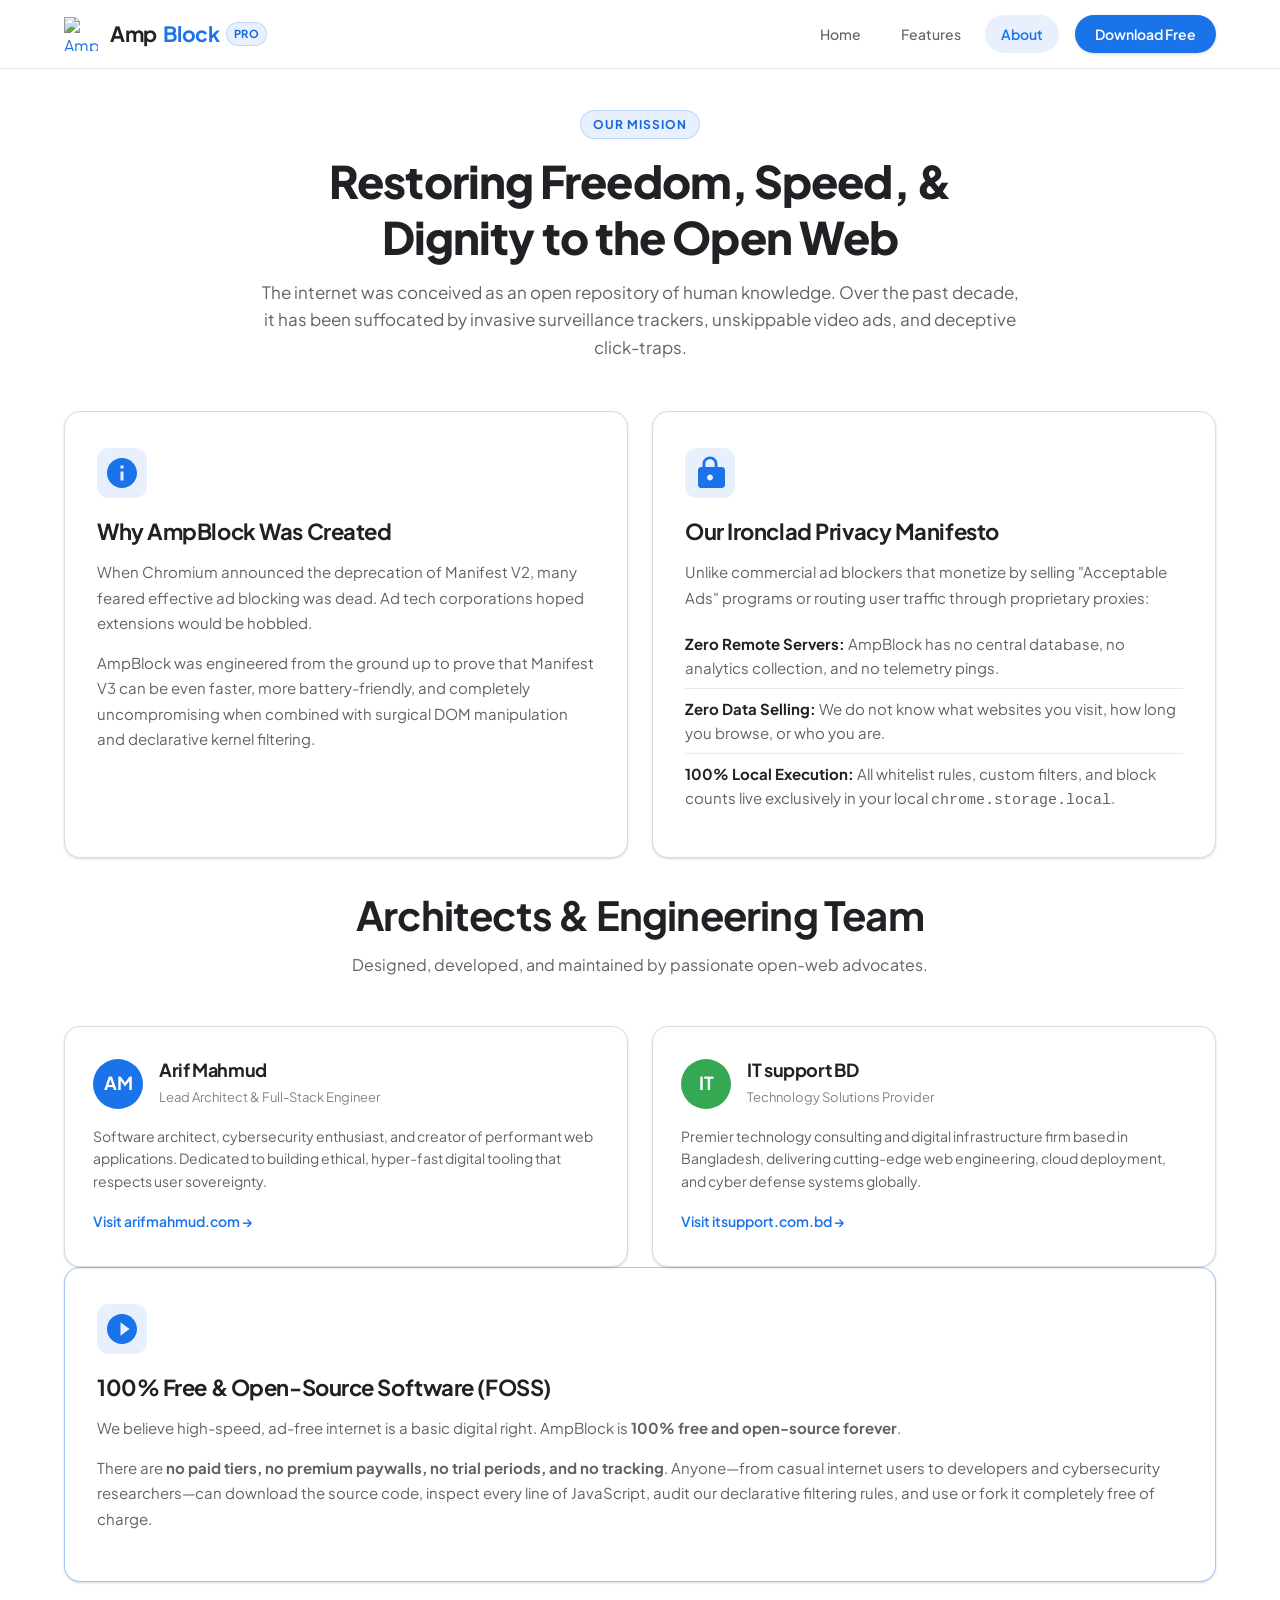
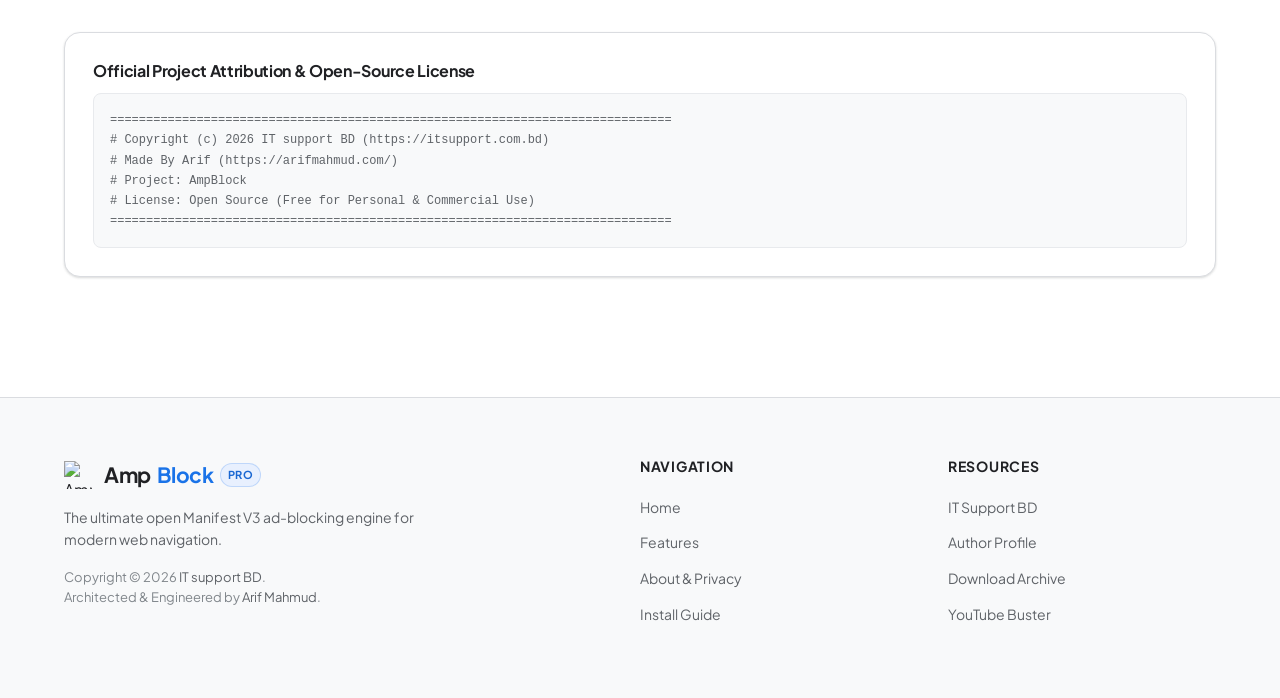
==== AmpBlock-web/about.html @ 81cc746a "feat: add landing page, styling, and about/download pages for AmpBlock web application" ====
<!DOCTYPE html>
<html lang="en">
<head>
  <meta charset="UTF-8">
  <meta name="viewport" content="width=device-width, initial-scale=1.0">
  
  <!-- Primary SEO Meta Tags -->
  <title>About AmpBlock Pro — Mission, Zero-Log Privacy & Authors (Arif Mahmud, IT Support BD)</title>
  <meta name="title" content="About AmpBlock Pro — Mission, Zero-Log Privacy & Authors (Arif Mahmud, IT Support BD)">
  <meta name="description" content="Discover the philosophy and authors behind AmpBlock Pro: Arif Mahmud (arifmahmud.com) and IT Support BD (itsupport.com.bd). 100% client-side privacy, zero data collection.">
  <meta name="keywords" content="ampblock about, arif mahmud, it support bd, zero-log ad blocker, private ad blocker, open source ad blocker">
  <meta name="author" content="Arif Mahmud, IT support BD">
  <meta name="robots" content="index, follow">
  <link rel="canonical" href="https://ampblock.itsupport.com.bd/about.html">

  <!-- Open Graph -->
  <meta property="og:type" content="website">
  <meta property="og:url" content="https://ampblock.itsupport.com.bd/about.html">
  <meta property="og:title" content="About AmpBlock Pro — Zero-Log Privacy Manifesto">
  <meta property="og:description" content="Engineered by Arif Mahmud & IT support BD to restore digital sovereignty and lightning speed.">
  <meta property="og:image" content="https://ampblock.itsupport.com.bd/assets/icon128.png">

  <!-- Favicon & Stylesheet -->
  <link rel="icon" type="image/svg+xml" href="assets/shield.svg">
  <link rel="apple-touch-icon" href="assets/icon128.png">
  <link rel="stylesheet" href="style.css">
  
  <!-- Fonts -->
  <link rel="preconnect" href="https://fonts.googleapis.com">
  <link rel="preconnect" href="https://fonts.gstatic.com" crossorigin>
  <link href="https://fonts.googleapis.com/css2?family=Outfit:wght@400;500;600;700;800;900&family=Plus+Jakarta+Sans:wght@400;500;600;700&family=JetBrains+Mono:wght@400;500;600&display=swap" rel="stylesheet">
</head>
<body>

  <!-- Navigation -->
  <header class="site-header">
    <div class="nav-container">
      <a href="index.html" class="logo-group">
        <img src="assets/shield.svg" alt="AmpBlock Logo" class="brand-logo" width="38" height="38">
        <span class="brand-name">Amp<span class="highlight">Block</span></span>
      </a>

      <nav class="nav-links" id="navLinks">
        <a href="index.html" class="nav-link">Home</a>
        <a href="features.html" class="nav-link">Features</a>
        <a href="about.html" class="nav-link active">About</a>
        <a href="download.html" class="nav-cta-btn">Download Free</a>
      </nav>

      <button class="nav-toggle" id="navToggle" aria-label="Toggle navigation">&#9776;</button>
    </div>
  </header>

  <main class="page-container">
    <div class="container">
      <!-- About Header -->
      <div class="page-header">
        <span class="page-eyebrow">OUR MISSION</span>
        <h1 class="page-title">Restoring Freedom, Speed, & Dignity to the Open Web</h1>
        <p class="page-lead">
          The internet was conceived as an open repository of human knowledge. Over the past decade, it has been suffocated by invasive surveillance trackers, unskippable video ads, and deceptive click-traps.
        </p>
      </div>

      <!-- Vision & Privacy Cards -->
      <div class="grid-2">
        <div class="about-card">
          <div class="about-icon">
            <svg viewBox="0 0 24 24" width="36" height="36" fill="#00e5ff"><path d="M12 2C6.48 2 2 6.48 2 12s4.48 10 10 10 10-4.48 10-10S17.52 2 12 2zm1 15h-2v-6h2v6zm0-8h-2V7h2v2z"/></svg>
          </div>
          <h2>Why AmpBlock Was Created</h2>
          <p>
            When Chromium announced the deprecation of Manifest V2, many feared effective ad blocking was dead. Ad tech corporations hoped extensions would be hobbled.
          </p>
          <p>
            AmpBlock was engineered from the ground up to prove that Manifest V3 can be even faster, more battery-friendly, and completely uncompromising when combined with surgical DOM manipulation and declarative kernel filtering.
          </p>
        </div>

        <div class="about-card">
          <div class="about-icon">
            <svg viewBox="0 0 24 24" width="36" height="36" fill="#00e5ff"><path d="M18 8h-1V6c0-2.76-2.24-5-5-5S7 3.24 7 6v2H6c-1.1 0-2 .9-2 2v10c0 1.1.9 2 2 2h14c1.1 0 2-.9 2-2V10c0-1.1-.9-2-2-2zm-6 9c-1.1 0-2-.9-2-2s.9-2 2-2 2 .9 2 2-.9 2-2 2zm3.1-9H8.9V6c0-1.71 1.39-3.1 3.1-3.1 1.71 0 3.1 1.39 3.1 3.1v2z"/></svg>
          </div>
          <h2>Our Ironclad Privacy Manifesto</h2>
          <p>
            Unlike commercial ad blockers that monetize by selling "Acceptable Ads" programs or routing user traffic through proprietary proxies:
          </p>
          <ul class="manifesto-list">
            <li><strong>Zero Remote Servers:</strong> AmpBlock has no central database, no analytics collection, and no telemetry pings.</li>
            <li><strong>Zero Data Selling:</strong> We do not know what websites you visit, how long you browse, or who you are.</li>
            <li><strong>100% Local Execution:</strong> All whitelist rules, custom filters, and block counts live exclusively in your local <code>chrome.storage.local</code>.</li>
          </ul>
        </div>
      </div>

      <!-- Author & Organization Profiles -->
      <section class="authors-section">
        <div class="section-header">
          <h2 class="section-title">Architects & Engineering Team</h2>
          <p class="section-desc">Designed, developed, and maintained by passionate open-web advocates.</p>
        </div>

        <div class="grid-2">
          <!-- Arif Mahmud -->
          <div class="team-profile-card">
            <div class="profile-header">
              <div class="avatar-box">
                <span class="avatar-initials">AM</span>
              </div>
              <div>
                <h3 class="profile-name">Arif Mahmud</h3>
                <span class="profile-role">Lead Architect & Full-Stack Engineer</span>
              </div>
            </div>
            <p class="profile-bio">
              Software architect, cybersecurity enthusiast, and creator of performant web applications. Dedicated to building ethical, hyper-fast digital tooling that respects user sovereignty.
            </p>
            <div class="profile-links">
              <a href="https://arifmahmud.com/" target="_blank" rel="noopener" class="profile-link-btn">
                Visit arifmahmud.com &rarr;
              </a>
            </div>
          </div>

          <!-- IT Support BD -->
          <div class="team-profile-card">
            <div class="profile-header">
              <div class="avatar-box org">
                <span class="avatar-initials">IT</span>
              </div>
              <div>
                <h3 class="profile-name">IT support BD</h3>
                <span class="profile-role">Technology Solutions Provider</span>
              </div>
            </div>
            <p class="profile-bio">
              Premier technology consulting and digital infrastructure firm based in Bangladesh, delivering cutting-edge web engineering, cloud deployment, and cyber defense systems globally.
            </p>
            <div class="profile-links">
              <a href="https://itsupport.com.bd" target="_blank" rel="noopener" class="profile-link-btn">
                Visit itsupport.com.bd &rarr;
              </a>
            </div>
          </div>
        </div>
      <!-- Open Source & Licensing Guarantee -->
      <section class="about-card" style="margin-bottom: 50px; border-color: rgba(26, 115, 232, 0.4);">
        <div class="about-icon">
          <svg viewBox="0 0 24 24" width="36" height="36" fill="currentColor"><path d="M12 2C6.48 2 2 6.48 2 12s4.48 10 10 10 10-4.48 10-10S17.52 2 12 2zm-1 14.5v-9l6 4.5-6 4.5z"/></svg>
        </div>
        <h2>100% Free & Open-Source Software (FOSS)</h2>
        <p>
          We believe high-speed, ad-free internet is a basic digital right. AmpBlock is <strong>100% free and open-source forever</strong>.
        </p>
        <p>
          There are <strong>no paid tiers, no premium paywalls, no trial periods, and no tracking</strong>. Anyone—from casual internet users to developers and cybersecurity researchers—can download the source code, inspect every line of JavaScript, audit our declarative filtering rules, and use or fork it completely free of charge.
        </p>
      </section>

      <!-- Copyright Notice Box -->
      <div class="legal-box">
        <h3>Official Project Attribution & Open-Source License</h3>
        <pre class="legal-pre"><code>==============================================================================
# Copyright (c) 2026 IT support BD (https://itsupport.com.bd)
# Made By Arif (https://arifmahmud.com/)
# Project: AmpBlock
# License: Open Source (Free for Personal & Commercial Use)
==============================================================================</code></pre>
      </div>

    </div>
  </main>

  <!-- Footer -->
  <footer class="site-footer">
    <div class="container footer-content">
      <div class="footer-brand">
        <div class="logo-group">
          <img src="assets/shield.svg" alt="AmpBlock Shield" width="28" height="28">
          <span class="brand-name">Amp<span class="highlight">Block</span></span>
        </div>
        <p class="footer-desc">The ultimate open Manifest V3 ad-blocking engine for modern web navigation.</p>
        <p class="copyright-notice">
          Copyright &copy; 2026 <a href="https://itsupport.com.bd" target="_blank" rel="noopener">IT support BD</a>.<br>
          Architected & Engineered by <a href="https://arifmahmud.com/" target="_blank" rel="noopener">Arif Mahmud</a>.
        </p>
      </div>

      <div class="footer-links-group">
        <h4>Navigation</h4>
        <ul>
          <li><a href="index.html">Home</a></li>
          <li><a href="features.html">Features</a></li>
          <li><a href="about.html">About & Privacy</a></li>
          <li><a href="download.html">Install Guide</a></li>
        </ul>
      </div>

      <div class="footer-links-group">
        <h4>Resources</h4>
        <ul>
          <li><a href="https://itsupport.com.bd" target="_blank" rel="noopener">IT Support BD</a></li>
          <li><a href="https://arifmahmud.com/" target="_blank" rel="noopener">Author Profile</a></li>
          <li><a href="download.html">Download Archive</a></li>
          <li><a href="features.html#youtube">YouTube Buster</a></li>
        </ul>
      </div>
    </div>
  </footer>

  <script src="script.js"></script>
</body>
</html>
---- AmpBlock-web/style.css ----
/*
==============================================================================
# Copyright (c) 2026 IT support BD (https://itsupport.com.bd)
# Made By Arif (https://arifmahmud.com/)
# Project: AmpBlock Pro — Google Clean Light Design System (Material 3)
==============================================================================
*/

@import url('https://fonts.googleapis.com/css2?family=Plus+Jakarta+Sans:wght@400;500;600;700;800&family=JetBrains+Mono:wght@400;500;600&display=swap');

:root {
  /* Google Light Material 3 Palette */
  --google-blue: #1a73e8;
  --google-blue-hover: #1765cc;
  --google-blue-active: #1558b0;
  --google-blue-surface: #e8f0fe;
  --google-blue-text: #1967d2;

  --google-red: #ea4335;
  --google-red-surface: #fce8e6;
  --google-red-text: #c5221f;

  --google-yellow: #fbbc04;
  --google-yellow-surface: #fef7e0;
  --google-yellow-text: #b06000;

  --google-green: #34a853;
  --google-green-surface: #e6f4ea;
  --google-green-text: #137333;

  /* Surfaces & Backgrounds */
  --bg-pure: #ffffff;
  --bg-subtle: #f8f9fa;
  --bg-surface: #ffffff;
  --bg-container: #f1f3f4;
  --bg-card: #ffffff;
  --bg-card-hover: #ffffff;

  /* Typography Colors */
  --text-primary: #202124;
  --text-secondary: #5f6368;
  --text-muted: #80868b;
  --text-pure: #202124;

  /* Borders & Dividers */
  --border-light: #dadce0;
  --border-subtle: #e8eaed;
  --border-hover: #1a73e8;
  --border-glass: #dadce0;
  --border-glass-hover: #1a73e8;

  /* Google Material Elevation Shadows */
  --shadow-1: 0 1px 2px 0 rgba(60, 64, 67, 0.3), 0 1px 3px 1px rgba(60, 64, 67, 0.15);
  --shadow-2: 0 1px 3px 0 rgba(60, 64, 67, 0.3), 0 4px 8px 3px rgba(60, 64, 67, 0.15);
  --shadow-card: 0 1px 3px rgba(60, 64, 67, 0.08), 0 1px 2px rgba(60, 64, 67, 0.12);
  --shadow-card-hover: 0 4px 16px rgba(60, 64, 67, 0.16), 0 1px 3px rgba(60, 64, 67, 0.1);
  --shadow-elevated: 0 12px 32px -8px rgba(60, 64, 67, 0.15);

  /* Typography */
  --font-heading: 'Plus Jakarta Sans', -apple-system, BlinkMacSystemFont, 'Segoe UI', Roboto, sans-serif;
  --font-body: 'Plus Jakarta Sans', -apple-system, BlinkMacSystemFont, 'Segoe UI', Roboto, sans-serif;
  --font-mono: 'JetBrains Mono', monospace;

  /* Radii */
  --radius-xs: 4px;
  --radius-sm: 8px;
  --radius-md: 12px;
  --radius-lg: 16px;
  --radius-xl: 24px;
  --radius-pill: 9999px;

  /* Transitions */
  --transition-fast: 0.15s cubic-bezier(0.4, 0, 0.2, 1);
  --transition-smooth: 0.25s cubic-bezier(0.4, 0, 0.2, 1);
}

/* Base & Reset */
*, *::before, *::after {
  margin: 0;
  padding: 0;
  box-sizing: border-box;
}

html {
  scroll-behavior: smooth;
  scroll-padding-top: 80px;
}

body {
  background-color: var(--bg-pure);
  color: var(--text-primary);
  font-family: var(--font-body);
  line-height: 1.6;
  -webkit-font-smoothing: antialiased;
  -moz-osx-font-smoothing: grayscale;
  overflow-x: hidden;
  min-height: 100vh;
}

/* Container */
.container {
  width: 100%;
  max-width: 1200px;
  margin: 0 auto;
  padding: 0 24px;
}

/* Typography & Headings */
h1, h2, h3, h4, h5, h6 {
  font-family: var(--font-heading);
  color: var(--text-primary);
  font-weight: 700;
  line-height: 1.25;
  letter-spacing: -0.02em;
}

p {
  color: var(--text-secondary);
  font-size: 16px;
}

a {
  color: var(--google-blue);
  text-decoration: none;
  transition: color var(--transition-fast);
}

a:hover {
  color: var(--google-blue-hover);
}

.gradient-text {
  color: var(--google-blue);
  background: linear-gradient(135deg, #1a73e8 0%, #1558b0 100%);
  -webkit-background-clip: text;
  -webkit-text-fill-color: transparent;
  display: inline-block;
}

.highlight {
  color: var(--google-blue);
}

/* ==============================================================================
   GOOGLE STYLE CLEAN NAVIGATION HEADER
   ============================================================================== */
.site-header {
  position: fixed;
  top: 0;
  left: 0;
  width: 100%;
  z-index: 1000;
  background: rgba(255, 255, 255, 0.96);
  backdrop-filter: blur(12px);
  -webkit-backdrop-filter: blur(12px);
  border-bottom: 1px solid var(--border-subtle);
  transition: var(--transition-smooth);
}

.site-header.scrolled {
  border-bottom-color: var(--border-light);
  box-shadow: 0 1px 3px rgba(60, 64, 67, 0.08), 0 2px 6px rgba(60, 64, 67, 0.04);
}

.nav-container {
  display: flex;
  justify-content: space-between;
  align-items: center;
  height: 68px;
  max-width: 1200px;
  margin: 0 auto;
  padding: 0 24px;
}

.logo-group {
  display: flex;
  align-items: center;
  gap: 12px;
  text-decoration: none;
}

.brand-logo {
  width: 34px;
  height: 34px;
  transition: transform var(--transition-smooth);
}

.logo-group:hover .brand-logo {
  transform: scale(1.05);
}

.brand-name {
  font-family: var(--font-heading);
  font-size: 21px;
  font-weight: 700;
  letter-spacing: -0.02em;
  color: var(--text-primary);
  display: flex;
  align-items: center;
  gap: 6px;
}

.brand-name .badge-pro,
.brand-name .highlight {
  color: var(--google-blue);
}

.brand-name::after {
  content: 'PRO';
  font-size: 11px;
  font-weight: 700;
  background: var(--google-blue-surface);
  color: var(--google-blue-text);
  padding: 2px 7px;
  border-radius: var(--radius-pill);
  letter-spacing: 0.04em;
  border: 1px solid rgba(26, 115, 232, 0.2);
}

.nav-links {
  display: flex;
  align-items: center;
  gap: 8px;
}

.nav-link {
  color: var(--text-secondary);
  text-decoration: none;
  font-weight: 500;
  font-size: 14px;
  padding: 8px 16px;
  border-radius: var(--radius-pill);
  transition: all var(--transition-fast);
}

.nav-link:hover {
  color: var(--text-primary);
  background: var(--bg-container);
}

.nav-link.active {
  color: var(--google-blue);
  background: var(--google-blue-surface);
  font-weight: 600;
}

/* Nav CTA Pill Button */
.nav-cta-btn {
  display: inline-flex;
  align-items: center;
  gap: 8px;
  padding: 8px 20px;
  background: var(--google-blue);
  color: #ffffff !important;
  border-radius: var(--radius-pill);
  text-decoration: none;
  font-weight: 600;
  font-size: 14px;
  transition: all var(--transition-fast);
  box-shadow: 0 1px 3px rgba(60, 64, 67, 0.2);
  margin-left: 8px;
}

.nav-cta-btn:hover {
  background: var(--google-blue-hover);
  box-shadow: 0 2px 6px rgba(26, 115, 232, 0.35);
  transform: translateY(-1px);
}

.nav-toggle {
  display: none;
  background: transparent;
  border: 1px solid var(--border-light);
  color: var(--text-primary);
  font-size: 20px;
  cursor: pointer;
  padding: 6px 12px;
  border-radius: var(--radius-sm);
}

/* ==============================================================================
   GOOGLE STYLE BUTTONS
   ============================================================================== */
.btn {
  display: inline-flex;
  align-items: center;
  justify-content: center;
  gap: 10px;
  padding: 12px 28px;
  border-radius: var(--radius-pill);
  font-family: var(--font-heading);
  font-weight: 600;
  font-size: 15px;
  text-decoration: none;
  cursor: pointer;
  transition: all var(--transition-fast);
  border: 1px solid transparent;
}

.btn-primary {
  background: var(--google-blue);
  color: #ffffff !important;
  box-shadow: var(--shadow-1);
}

.btn-primary:hover {
  background: var(--google-blue-hover);
  box-shadow: var(--shadow-2);
  transform: translateY(-1px);
}

.btn-primary:active {
  background: var(--google-blue-active);
  transform: translateY(0);
}

.btn-secondary {
  background: #ffffff;
  color: var(--google-blue) !important;
  border-color: var(--border-light);
  box-shadow: 0 1px 2px rgba(60, 64, 67, 0.08);
}

.btn-secondary:hover {
  background: var(--google-blue-surface);
  border-color: rgba(26, 115, 232, 0.3);
  transform: translateY(-1px);
}

.btn-large {
  padding: 15px 36px;
  font-size: 16px;
}

/* ==============================================================================
   HERO SECTION (CLEAN GOOGLE STYLE)
   ============================================================================== */
.hero-section {
  position: relative;
  padding: 130px 0 60px 0;
  background: linear-gradient(180deg, #ffffff 0%, #f8fafd 100%);
  overflow: hidden;
  text-align: center;
}

.hero-content {
  position: relative;
  z-index: 2;
  max-width: 900px;
}

.hero-badge {
  display: inline-flex;
  align-items: center;
  gap: 8px;
  padding: 6px 16px;
  background: var(--google-blue-surface);
  border: 1px solid rgba(26, 115, 232, 0.2);
  border-radius: var(--radius-pill);
  font-size: 13px;
  font-weight: 600;
  color: var(--google-blue-text);
  margin-bottom: 24px;
}

.pulse-dot {
  width: 8px;
  height: 8px;
  border-radius: 50%;
  background: var(--google-blue);
  box-shadow: 0 0 0 0 rgba(26, 115, 232, 0.7);
  animation: pulse-blue 2s infinite;
}

@keyframes pulse-blue {
  0% { transform: scale(0.95); box-shadow: 0 0 0 0 rgba(26, 115, 232, 0.7); }
  70% { transform: scale(1); box-shadow: 0 0 0 8px rgba(26, 115, 232, 0); }
  100% { transform: scale(0.95); box-shadow: 0 0 0 0 rgba(26, 115, 232, 0); }
}

.hero-title {
  font-size: clamp(2.4rem, 4.5vw, 3.6rem);
  font-weight: 800;
  color: var(--text-primary);
  margin-bottom: 20px;
  letter-spacing: -0.03em;
  line-height: 1.15;
}

.hero-subtitle {
  font-size: clamp(1.05rem, 1.8vw, 1.25rem);
  color: var(--text-secondary);
  max-width: 760px;
  margin: 0 auto 32px auto;
  line-height: 1.6;
}

.hero-subtitle strong {
  color: var(--text-primary);
}

.hero-actions {
  display: flex;
  justify-content: center;
  align-items: center;
  gap: 16px;
  flex-wrap: wrap;
  margin-bottom: 20px;
}

.browser-notice {
  font-size: 14px;
  color: var(--text-secondary);
  margin-bottom: 48px;
}

.browser-notice strong {
  color: var(--text-primary);
}

/* Extension UI Mockup Preview Container */
.hero-preview-wrapper {
  margin: 0 auto 40px auto;
  max-width: 860px;
  position: relative;
}

.hero-preview-container {
  position: relative;
  z-index: 1;
  border-radius: var(--radius-lg);
  border: 1px solid var(--border-light);
  box-shadow: 0 20px 48px -10px rgba(60, 64, 67, 0.15), 0 1px 3px rgba(60, 64, 67, 0.08);
  overflow: hidden;
  background: #ffffff;
}

.preview-bar {
  background: var(--bg-container);
  padding: 10px 18px;
  display: flex;
  align-items: center;
  justify-content: space-between;
  border-bottom: 1px solid var(--border-light);
}

.preview-bar span {
  color: var(--text-secondary) !important;
}

/* ==============================================================================
   STATS RIBBON
   ============================================================================== */
.stats-ribbon {
  display: grid;
  grid-template-columns: repeat(4, 1fr);
  gap: 16px;
  margin-top: 40px;
}

.stat-card {
  background: #ffffff;
  border: 1px solid var(--border-light);
  border-radius: var(--radius-lg);
  padding: 24px 18px;
  text-align: center;
  box-shadow: var(--shadow-card);
  transition: all var(--transition-smooth);
}

.stat-card:hover {
  box-shadow: var(--shadow-card-hover);
  border-color: #c2e7ff;
  transform: translateY(-2px);
}

.stat-number {
  display: block;
  font-family: var(--font-heading);
  font-size: 32px;
  font-weight: 800;
  color: var(--google-blue);
  letter-spacing: -0.02em;
  margin-bottom: 6px;
}

.stat-label {
  font-size: 13px;
  font-weight: 500;
  color: var(--text-secondary);
}

/* ==============================================================================
   SECTION HEADERS
   ============================================================================== */
.section-header {
  text-align: center;
  max-width: 720px;
  margin: 0 auto 48px auto;
}

.section-title {
  font-size: clamp(1.8rem, 3.2vw, 2.5rem);
  font-weight: 700;
  color: var(--text-primary);
  letter-spacing: -0.02em;
  margin-bottom: 12px;
}

.section-desc {
  font-size: 16px;
  color: var(--text-secondary);
  line-height: 1.6;
}

/* ==============================================================================
   INTERACTIVE SIMULATOR SECTION (LIGHT CLEAN BROWSER)
   ============================================================================== */
.simulator-section {
  padding: 80px 0;
  background: var(--bg-subtle);
  border-top: 1px solid var(--border-subtle);
  border-bottom: 1px solid var(--border-subtle);
}

.sim-switch-wrapper {
  display: inline-flex;
  align-items: center;
  gap: 14px;
  margin: 20px 0 16px 0;
  padding: 6px 18px;
  background: #ffffff;
  border: 1px solid var(--border-light);
  border-radius: var(--radius-pill);
  box-shadow: var(--shadow-card);
}

.sim-toggle-label {
  font-size: 14px;
  font-weight: 500;
  color: var(--text-secondary);
}

.sim-toggle-label.active {
  color: var(--google-green-text);
  font-weight: 700;
}

/* Toggle Switch */
.switch {
  position: relative;
  display: inline-block;
  width: 48px;
  height: 26px;
}

.switch input {
  opacity: 0;
  width: 0;
  height: 0;
}

.slider {
  position: absolute;
  cursor: pointer;
  inset: 0;
  background-color: #dadce0;
  transition: 0.25s;
  border-radius: var(--radius-pill);
}

.slider:before {
  position: absolute;
  content: "";
  height: 20px;
  width: 20px;
  left: 3px;
  bottom: 3px;
  background-color: white;
  transition: 0.25s;
  border-radius: 50%;
  box-shadow: 0 1px 3px rgba(0, 0, 0, 0.2);
}

input:checked + .slider {
  background-color: var(--google-green);
}

input:checked + .slider:before {
  transform: translateX(22px);
}

.sim-status-badge {
  display: inline-block;
  font-size: 12px;
  font-weight: 700;
  letter-spacing: 0.04em;
  padding: 5px 14px;
  border-radius: var(--radius-pill);
}

.sim-status-badge.protected {
  background: var(--google-green-surface);
  color: var(--google-green-text);
  border: 1px solid rgba(52, 168, 83, 0.3);
}

.sim-status-badge.unprotected {
  background: var(--google-red-surface);
  color: var(--google-red-text);
  border: 1px solid rgba(234, 67, 53, 0.3);
}

/* Browser Mockup */
.browser-mockup {
  max-width: 960px;
  margin: 0 auto;
  background: #ffffff;
  border: 1px solid var(--border-light);
  border-radius: var(--radius-lg);
  overflow: hidden;
  box-shadow: var(--shadow-elevated);
}

.browser-topbar {
  background: var(--bg-container);
  padding: 10px 16px;
  display: flex;
  align-items: center;
  gap: 16px;
  border-bottom: 1px solid var(--border-light);
}

.traffic-lights {
  display: flex;
  gap: 6px;
}

.traffic-lights .light {
  width: 11px;
  height: 11px;
  border-radius: 50%;
}

.light.red { background: #ea4335; }
.light.yellow { background: #fbbc04; }
.light.green { background: #34a853; }

.address-bar {
  flex: 1;
  background: #ffffff;
  border: 1px solid var(--border-light);
  border-radius: var(--radius-pill);
  padding: 5px 16px;
  display: flex;
  align-items: center;
  gap: 8px;
  font-size: 13px;
  color: var(--text-secondary);
}

.address-bar .url {
  color: var(--text-primary);
  font-family: var(--font-mono);
  font-size: 12px;
}

.sim-webpage-content {
  display: grid;
  grid-template-columns: 1fr 280px;
  gap: 20px;
  padding: 24px;
  background: #ffffff;
  min-height: 480px;
}

.sim-ad-slot {
  background: var(--google-yellow-surface);
  border: 1px dashed var(--google-yellow-text);
  border-radius: var(--radius-sm);
  padding: 14px;
  text-align: center;
  margin-bottom: 16px;
  transition: all 0.3s ease;
}

.sim-ad-slot .ad-tag {
  display: inline-block;
  font-size: 10px;
  font-weight: 700;
  background: var(--google-yellow);
  color: #202124;
  padding: 2px 6px;
  border-radius: 3px;
  margin-bottom: 4px;
}

.sim-ad-slot p {
  font-size: 13px;
  color: #795548;
  font-weight: 600;
}

/* When protected, ads smoothly collapse to zero */
.sim-protected .sim-ad-slot {
  display: none !important;
}

.sim-video-player {
  position: relative;
  background: #202124;
  border-radius: var(--radius-md);
  aspect-ratio: 16 / 9;
  display: flex;
  align-items: center;
  justify-content: center;
  color: #ffffff;
  margin-bottom: 20px;
  overflow: hidden;
}

.video-overlay {
  display: flex;
  flex-direction: column;
  align-items: center;
  gap: 10px;
  font-size: 14px;
  font-weight: 600;
}

.play-btn {
  width: 50px;
  height: 50px;
  background: var(--google-blue);
  border-radius: 50%;
  display: flex;
  align-items: center;
  justify-content: center;
  font-size: 20px;
  box-shadow: 0 4px 12px rgba(26, 115, 232, 0.4);
}

.sim-text-content h3 {
  font-size: 18px;
  margin-bottom: 8px;
}

.sim-text-content p {
  font-size: 14px;
  color: var(--text-secondary);
}

.sim-widget {
  background: var(--bg-subtle);
  border: 1px solid var(--border-light);
  border-radius: var(--radius-md);
  padding: 16px;
}

.sim-widget h4 {
  font-size: 14px;
  margin-bottom: 10px;
}

.up-next-item {
  font-size: 13px;
  padding: 8px;
  background: #ffffff;
  border: 1px solid var(--border-subtle);
  border-radius: 6px;
  margin-bottom: 6px;
  color: var(--text-secondary);
}

/* ==============================================================================
   DEV OPS SECURITY SENTINEL BANNER (CLEAN CARD)
   ============================================================================== */
.sentinel-banner-section {
  padding: 70px 0;
  background: #ffffff;
}

.sentinel-banner-card {
  background: #ffffff;
  border: 1px solid var(--border-light);
  border-radius: var(--radius-xl);
  padding: 40px;
  display: grid;
  grid-template-columns: 1.3fr 1fr;
  gap: 36px;
  box-shadow: var(--shadow-card);
}

.sentinel-main-badge {
  display: inline-flex;
  align-items: center;
  gap: 8px;
  font-size: 12px;
  font-weight: 700;
  color: var(--google-blue-text);
  background: var(--google-blue-surface);
  border: 1px solid rgba(26, 115, 232, 0.2);
  padding: 4px 12px;
  border-radius: var(--radius-pill);
  margin-bottom: 16px;
}

.pulse-dot-red {
  width: 8px;
  height: 8px;
  border-radius: 50%;
  background: var(--google-red);
}

.sentinel-banner-left h2 {
  font-size: 24px;
  margin-bottom: 14px;
}

.sentinel-banner-left p {
  font-size: 15px;
  color: var(--text-secondary);
  margin-bottom: 20px;
}

.sentinel-badges-strip {
  display: flex;
  flex-wrap: wrap;
  gap: 8px;
  margin-bottom: 24px;
}

.strip-pill {
  font-size: 12px;
  font-weight: 600;
  background: var(--bg-container);
  color: var(--text-primary);
  border: 1px solid var(--border-light);
  padding: 5px 12px;
  border-radius: var(--radius-pill);
}

.sentinel-action-row {
  display: flex;
  align-items: center;
  gap: 16px;
  flex-wrap: wrap;
}

.quarantine-status {
  font-size: 13px;
  font-weight: 500;
  color: var(--google-green-text);
}

.sentinel-telemetry-box {
  background: var(--bg-subtle);
  border: 1px solid var(--border-light);
  border-radius: var(--radius-lg);
  padding: 24px;
}

.telemetry-top {
  display: flex;
  align-items: center;
  gap: 8px;
  font-size: 12px;
  font-weight: 700;
  letter-spacing: 0.05em;
  color: var(--text-secondary);
  border-bottom: 1px solid var(--border-light);
  padding-bottom: 12px;
  margin-bottom: 16px;
}

.telemetry-stat-row {
  display: flex;
  justify-content: space-between;
  align-items: center;
  font-size: 13px;
  padding: 8px 0;
  border-bottom: 1px solid var(--border-subtle);
  color: var(--text-secondary);
}

.telemetry-stat-row:last-child {
  border-bottom: none;
}

.text-cyan { color: var(--google-blue-text) !important; font-weight: 700; }
.text-emerald { color: var(--google-green-text) !important; font-weight: 700; }

/* ==============================================================================
   PILLARS SECTION / FEATURE GRIDS
   ============================================================================== */
.pillars-section {
  padding: 80px 0;
  background: var(--bg-subtle);
  border-top: 1px solid var(--border-subtle);
}

.grid-3 {
  display: grid;
  grid-template-columns: repeat(3, 1fr);
  gap: 24px;
}

.grid-2 {
  display: grid;
  grid-template-columns: repeat(2, 1fr);
  gap: 24px;
}

.pillar-card {
  background: #ffffff;
  border: 1px solid var(--border-light);
  border-radius: var(--radius-lg);
  padding: 32px 24px;
  box-shadow: var(--shadow-card);
  transition: all var(--transition-smooth);
}

.pillar-card:hover {
  box-shadow: var(--shadow-card-hover);
  border-color: #c2e7ff;
  transform: translateY(-2px);
}

.pillar-icon {
  width: 54px;
  height: 54px;
  border-radius: var(--radius-md);
  background: var(--google-blue-surface);
  display: flex;
  align-items: center;
  justify-content: center;
  margin-bottom: 20px;
}

.pillar-icon svg {
  fill: var(--google-blue) !important;
}

.pillar-card h3 {
  font-size: 18px;
  font-weight: 700;
  margin-bottom: 10px;
  color: var(--text-primary);
}

.pillar-card p {
  font-size: 14px;
  color: var(--text-secondary);
  line-height: 1.6;
}

/* ==============================================================================
   BROWSER SUPPORT STRIP
   ============================================================================== */
.browsers-strip {
  padding: 50px 0;
  background: #ffffff;
  text-align: center;
  border-top: 1px solid var(--border-subtle);
}

.browsers-title {
  font-size: 16px;
  font-weight: 600;
  color: var(--text-secondary);
  margin-bottom: 24px;
}

.browser-logos {
  display: flex;
  justify-content: center;
  align-items: center;
  gap: 12px;
  flex-wrap: wrap;
}

.browser-badge {
  background: #ffffff;
  border: 1px solid var(--border-light);
  border-radius: var(--radius-pill);
  padding: 8px 18px;
  font-size: 14px;
  font-weight: 600;
  color: var(--text-primary);
  box-shadow: var(--shadow-card);
  transition: all var(--transition-fast);
}

.browser-badge:hover {
  border-color: var(--google-blue);
  color: var(--google-blue);
  transform: translateY(-1px);
}

/* ==============================================================================
   BOTTOM CALL TO ACTION (CTA)
   ============================================================================== */
.bottom-cta {
  padding: 80px 0;
  background: linear-gradient(180deg, #ffffff 0%, var(--google-blue-surface) 100%);
  border-top: 1px solid var(--border-subtle);
  text-align: center;
}

.cta-container {
  max-width: 760px;
}

.cta-text h2 {
  font-size: 32px;
  margin-bottom: 12px;
}

.cta-text p {
  font-size: 17px;
  margin-bottom: 28px;
}

/* ==============================================================================
   FOOTER (CLEAN GOOGLE STYLE)
   ============================================================================== */
.site-footer {
  background: var(--bg-subtle);
  border-top: 1px solid var(--border-light);
  padding: 60px 0 30px 0;
}

.footer-content {
  display: grid;
  grid-template-columns: 2fr 1fr 1fr;
  gap: 40px;
  margin-bottom: 40px;
}

.footer-desc {
  font-size: 14px;
  color: var(--text-secondary);
  margin: 14px 0 16px 0;
  max-width: 360px;
}

.copyright-notice {
  font-size: 13px;
  color: var(--text-muted);
  line-height: 1.6;
}

.copyright-notice a {
  color: var(--text-secondary);
}

.copyright-notice a:hover {
  color: var(--google-blue);
}

.footer-links-group h4 {
  font-size: 14px;
  font-weight: 700;
  text-transform: uppercase;
  letter-spacing: 0.05em;
  color: var(--text-primary);
  margin-bottom: 18px;
}

.footer-links-group ul {
  list-style: none;
}

.footer-links-group li {
  margin-bottom: 10px;
}

.footer-links-group a {
  font-size: 14px;
  color: var(--text-secondary);
  text-decoration: none;
  transition: color var(--transition-fast);
}

.footer-links-group a:hover {
  color: var(--google-blue);
}

/* ==============================================================================
   PAGES: DOWNLOAD, FEATURES, ABOUT STYLING
   ============================================================================== */
.page-container {
  padding: 110px 0 80px 0;
  background: var(--bg-pure);
}

.page-header {
  text-align: center;
  max-width: 760px;
  margin: 0 auto 50px auto;
}

.page-eyebrow {
  display: inline-block;
  font-size: 12px;
  font-weight: 700;
  letter-spacing: 0.08em;
  color: var(--google-blue-text);
  background: var(--google-blue-surface);
  padding: 4px 12px;
  border-radius: var(--radius-pill);
  margin-bottom: 14px;
  border: 1px solid rgba(26, 115, 232, 0.2);
}

.page-title {
  font-size: clamp(2rem, 3.5vw, 2.8rem);
  font-weight: 800;
  color: var(--text-primary);
  margin-bottom: 14px;
  letter-spacing: -0.02em;
}

.page-lead {
  font-size: 17px;
  color: var(--text-secondary);
  line-height: 1.6;
}

/* Download Hero Card */
.download-hero-card {
  background: #ffffff;
  border: 1px solid var(--border-light);
  border-radius: var(--radius-xl);
  padding: 48px;
  text-align: center;
  max-width: 860px;
  margin: 0 auto 60px auto;
  box-shadow: var(--shadow-card);
}

.download-badge {
  display: inline-block;
  font-size: 12px;
  font-weight: 700;
  background: var(--google-blue-surface);
  color: var(--google-blue-text);
  padding: 5px 14px;
  border-radius: var(--radius-pill);
  margin-bottom: 16px;
  border: 1px solid rgba(26, 115, 232, 0.2);
}

.download-title {
  font-size: 32px;
  margin-bottom: 12px;
}

.download-desc {
  max-width: 620px;
  margin: 0 auto 28px auto;
}

.download-action-box {
  display: flex;
  flex-direction: column;
  align-items: center;
  gap: 12px;
}

.btn-hero-dl {
  padding: 16px 36px;
  font-size: 16px;
}

.file-checksum {
  font-size: 13px;
  color: var(--text-muted);
}

/* 3-Step Guide */
.install-guide-section {
  margin-top: 40px;
}

.step-card {
  background: #ffffff;
  border: 1px solid var(--border-light);
  border-radius: var(--radius-lg);
  padding: 32px 24px;
  box-shadow: var(--shadow-card);
  position: relative;
  transition: all var(--transition-smooth);
}

.step-card:hover {
  box-shadow: var(--shadow-card-hover);
  border-color: #c2e7ff;
  transform: translateY(-2px);
}

.step-number {
  font-size: 13px;
  font-weight: 800;
  color: var(--google-blue);
  background: var(--google-blue-surface);
  width: 32px;
  height: 32px;
  border-radius: 50%;
  display: flex;
  align-items: center;
  justify-content: center;
  margin-bottom: 18px;
}

.step-card h3 {
  font-size: 18px;
  margin-bottom: 10px;
}

.step-card p {
  font-size: 14px;
  color: var(--text-secondary);
  line-height: 1.6;
  margin-bottom: 14px;
}

.browser-url-box {
  background: var(--bg-container);
  border: 1px solid var(--border-light);
  padding: 8px 12px;
  border-radius: var(--radius-sm);
  margin-bottom: 12px;
}

.browser-url-box code {
  font-family: var(--font-mono);
  font-size: 13px;
  color: var(--google-blue-text);
}

.step-tip {
  font-size: 13px;
  color: var(--text-muted);
  border-top: 1px solid var(--border-subtle);
  padding-top: 10px;
}

.step-tip.highlight {
  color: var(--google-green-text);
  font-weight: 600;
}

/* About Cards */
.about-card {
  background: #ffffff;
  border: 1px solid var(--border-light);
  border-radius: var(--radius-lg);
  padding: 36px 32px;
  margin-bottom: 32px;
  box-shadow: var(--shadow-card);
}

.about-icon {
  width: 50px;
  height: 50px;
  border-radius: var(--radius-md);
  background: var(--google-blue-surface);
  display: flex;
  align-items: center;
  justify-content: center;
  margin-bottom: 20px;
}

.about-icon svg {
  fill: var(--google-blue) !important;
}

.about-card h2 {
  font-size: 22px;
  margin-bottom: 14px;
}

.about-card p {
  font-size: 15px;
  line-height: 1.7;
  margin-bottom: 14px;
}

.manifesto-list {
  list-style: none;
  margin-top: 14px;
}

.manifesto-list li {
  font-size: 15px;
  color: var(--text-secondary);
  padding: 8px 0;
  border-bottom: 1px solid var(--border-subtle);
}

.manifesto-list li:last-child {
  border-bottom: none;
}

.manifesto-list strong {
  color: var(--text-primary);
}

/* Team Profile Cards */
.team-profile-card {
  background: #ffffff;
  border: 1px solid var(--border-light);
  border-radius: var(--radius-lg);
  padding: 32px 28px;
  box-shadow: var(--shadow-card);
  transition: all var(--transition-smooth);
}

.team-profile-card:hover {
  box-shadow: var(--shadow-card-hover);
  border-color: #c2e7ff;
  transform: translateY(-2px);
}

.profile-header {
  display: flex;
  align-items: center;
  gap: 16px;
  margin-bottom: 16px;
}

.avatar-box {
  width: 50px;
  height: 50px;
  border-radius: 50%;
  background: var(--google-blue);
  color: #ffffff;
  display: flex;
  align-items: center;
  justify-content: center;
  font-weight: 700;
  font-size: 18px;
}

.avatar-box.org {
  background: var(--google-green);
}

.profile-name {
  font-size: 18px;
  margin-bottom: 2px;
}

.profile-role {
  font-size: 13px;
  color: var(--text-muted);
}

.profile-bio {
  font-size: 14px;
  color: var(--text-secondary);
  line-height: 1.6;
  margin-bottom: 16px;
}

.profile-link-btn {
  font-size: 14px;
  font-weight: 600;
  color: var(--google-blue);
}

/* Tech Spec Table & Feature Deep Cards */
.tech-spec-table {
  width: 100%;
  border-collapse: collapse;
  background: #ffffff;
  border: 1px solid var(--border-light);
  border-radius: var(--radius-lg);
  overflow: hidden;
  box-shadow: var(--shadow-card);
  margin-bottom: 40px;
}

.tech-spec-table th,
.tech-spec-table td {
  padding: 16px 20px;
  text-align: left;
  border-bottom: 1px solid var(--border-subtle);
  font-size: 14px;
}

.tech-spec-table th {
  background: var(--bg-subtle);
  color: var(--text-primary);
  font-weight: 700;
}

.tech-spec-table td {
  color: var(--text-secondary);
}

.tech-spec-table tr:last-child td {
  border-bottom: none;
}

/* ==============================================================================
   FEATURES PAGE: SENTINEL FLAGSHIP & 13 THREAT VECTORS MATRIX
   ============================================================================== */
.sentinel-flagship-section {
  padding: 40px 0 60px 0;
}

.sentinel-header-center {
  text-align: center;
  max-width: 800px;
  margin: 0 auto 40px auto;
}

.sentinel-heading {
  font-size: clamp(2rem, 3.5vw, 2.6rem);
  font-weight: 800;
  color: var(--text-primary);
  margin: 16px 0;
}

.sentinel-subheading {
  font-size: 16px;
  color: var(--text-secondary);
}

.active-guards-grid {
  display: grid;
  grid-template-columns: repeat(auto-fit, minmax(220px, 1fr));
  gap: 16px;
  margin-bottom: 40px;
}

.guard-card {
  background: #ffffff;
  border: 1px solid var(--border-light);
  border-radius: var(--radius-lg);
  padding: 20px;
  box-shadow: var(--shadow-card);
  transition: all var(--transition-smooth);
}

.guard-card:hover {
  box-shadow: var(--shadow-card-hover);
  border-color: #c2e7ff;
  transform: translateY(-2px);
}

.guard-icon {
  font-size: 24px;
  margin-bottom: 12px;
}

.guard-title-row {
  display: flex;
  justify-content: space-between;
  align-items: center;
  margin-bottom: 8px;
}

.guard-title-row h3 {
  font-size: 14px;
  font-weight: 700;
  color: var(--text-primary);
}

.status-tag.active {
  font-size: 11px;
  font-weight: 700;
  background: var(--google-green-surface);
  color: var(--google-green-text);
  padding: 2px 8px;
  border-radius: var(--radius-pill);
}

.guard-info p {
  font-size: 13px;
  color: var(--text-secondary);
  line-height: 1.5;
}

/* Threat Matrix Card & Table */
.threat-matrix-card {
  background: #ffffff;
  border: 1px solid var(--border-light);
  border-radius: var(--radius-xl);
  overflow: hidden;
  box-shadow: var(--shadow-card);
  margin-bottom: 50px;
}

.matrix-card-header {
  padding: 24px 30px;
  background: var(--bg-subtle);
  border-bottom: 1px solid var(--border-light);
  display: flex;
  justify-content: space-between;
  align-items: center;
  flex-wrap: wrap;
  gap: 12px;
}

.matrix-card-header h3 {
  font-size: 18px;
  margin-bottom: 4px;
}

.matrix-subtitle {
  font-size: 14px;
  color: var(--text-secondary);
}

.matrix-engine-pill {
  font-size: 12px;
  font-weight: 600;
  background: var(--google-blue-surface);
  color: var(--google-blue-text);
  padding: 5px 14px;
  border-radius: var(--radius-pill);
}

.table-responsive {
  overflow-x: auto;
}

.threat-table {
  width: 100%;
  border-collapse: collapse;
}

.threat-table th,
.threat-table td {
  padding: 16px 20px;
  text-align: left;
  border-bottom: 1px solid var(--border-subtle);
  font-size: 14px;
}

.threat-table th {
  background: #ffffff;
  color: var(--text-primary);
  font-weight: 700;
  border-bottom: 2px solid var(--border-light);
}

.threat-table tr:hover {
  background: var(--bg-subtle);
}

.score-badge {
  display: inline-block;
  font-size: 11px;
  font-weight: 700;
  padding: 3px 8px;
  border-radius: var(--radius-pill);
}

.score-badge.crit {
  background: var(--google-red-surface);
  color: var(--google-red-text);
}

.score-badge.high {
  background: var(--google-yellow-surface);
  color: var(--google-yellow-text);
}

.score-badge.medium {
  background: var(--google-blue-surface);
  color: var(--google-blue-text);
}

.score-badge.def {
  background: var(--google-green-surface);
  color: var(--google-green-text);
}

.live-pill {
  font-size: 11px;
  font-weight: 700;
  background: var(--google-green-surface);
  color: var(--google-green-text);
  padding: 3px 10px;
  border-radius: var(--radius-pill);
}

/* Feature Deep Dive */
.feature-deep-dive {
  display: grid;
  grid-template-columns: 1.2fr 1fr;
  gap: 40px;
  align-items: center;
  background: #ffffff;
  border: 1px solid var(--border-light);
  border-radius: var(--radius-xl);
  padding: 44px;
  margin-bottom: 40px;
  box-shadow: var(--shadow-card);
}

.feature-deep-dive.reverse {
  grid-template-columns: 1fr 1.2fr;
}

.feature-pill {
  display: inline-block;
  font-size: 11px;
  font-weight: 700;
  letter-spacing: 0.06em;
  color: var(--google-blue-text);
  background: var(--google-blue-surface);
  padding: 4px 12px;
  border-radius: var(--radius-pill);
  margin-bottom: 14px;
}

.feature-text h2 {
  font-size: 26px;
  margin-bottom: 14px;
}

.feature-description {
  font-size: 15px;
  color: var(--text-secondary);
  line-height: 1.6;
  margin-bottom: 20px;
}

.feature-checklist {
  list-style: none;
}

.feature-checklist li {
  font-size: 14px;
  color: var(--text-secondary);
  padding: 8px 0;
  border-bottom: 1px solid var(--border-subtle);
  position: relative;
  padding-left: 24px;
}

.feature-checklist li:before {
  content: '✓';
  position: absolute;
  left: 0;
  color: var(--google-blue);
  font-weight: 700;
}

.tech-card {
  background: var(--bg-container);
  border: 1px solid var(--border-light);
  border-radius: var(--radius-lg);
  overflow: hidden;
}

.tech-header {
  background: #ffffff;
  padding: 10px 16px;
  border-bottom: 1px solid var(--border-light);
  display: flex;
  justify-content: space-between;
  align-items: center;
  font-size: 12px;
  color: var(--text-secondary);
}

.tech-badge {
  font-weight: 700;
  color: var(--google-blue);
}

.tech-code {
  padding: 18px;
  font-family: var(--font-mono);
  font-size: 13px;
  color: var(--text-primary);
  line-height: 1.5;
  overflow-x: auto;
}

.tech-status {
  background: #ffffff;
  padding: 8px 16px;
  border-top: 1px solid var(--border-light);
  font-size: 12px;
  font-weight: 600;
  color: var(--google-green-text);
  display: flex;
  align-items: center;
  gap: 8px;
}

.status-indicator {
  width: 8px;
  height: 8px;
  border-radius: 50%;
  background: var(--google-green);
}

/* Legal Box */
.legal-box {
  background: #ffffff;
  border: 1px solid var(--border-light);
  border-radius: var(--radius-lg);
  padding: 28px;
  margin-bottom: 40px;
  box-shadow: var(--shadow-card);
}

.legal-box h3 {
  font-size: 16px;
  margin-bottom: 12px;
}

.legal-pre {
  background: var(--bg-subtle);
  border: 1px solid var(--border-subtle);
  border-radius: var(--radius-sm);
  padding: 16px;
  font-family: var(--font-mono);
  font-size: 12px;
  color: var(--text-secondary);
  overflow-x: auto;
}

/* Responsive Media Queries */
@media (max-width: 992px) {
  .feature-deep-dive,
  .feature-deep-dive.reverse {
    grid-template-columns: 1fr;
  }
  .grid-3 {
    grid-template-columns: repeat(2, 1fr);
  }
  .sentinel-banner-card {
    grid-template-columns: 1fr;
  }
  .footer-content {
    grid-template-columns: 1fr 1fr;
  }
}

@media (max-width: 768px) {
  .nav-toggle {
    display: block;
  }

  .nav-links {
    position: absolute;
    top: 68px;
    left: 0;
    width: 100%;
    background: #ffffff;
    flex-direction: column;
    padding: 20px;
    border-bottom: 1px solid var(--border-light);
    box-shadow: 0 8px 16px rgba(0, 0, 0, 0.08);
    display: none;
    gap: 10px;
  }

  .nav-links.open {
    display: flex;
  }

  .nav-link {
    width: 100%;
    text-align: center;
  }

  .nav-cta-btn {
    width: 100%;
    justify-content: center;
    margin-left: 0;
  }

  .grid-3, .grid-2 {
    grid-template-columns: 1fr;
  }

  .stats-ribbon {
    grid-template-columns: repeat(2, 1fr);
  }

  .sim-webpage-content {
    grid-template-columns: 1fr;
  }

  .footer-content {
    grid-template-columns: 1fr;
  }
}

@media (max-width: 480px) {
  .stats-ribbon {
    grid-template-columns: 1fr;
  }
}
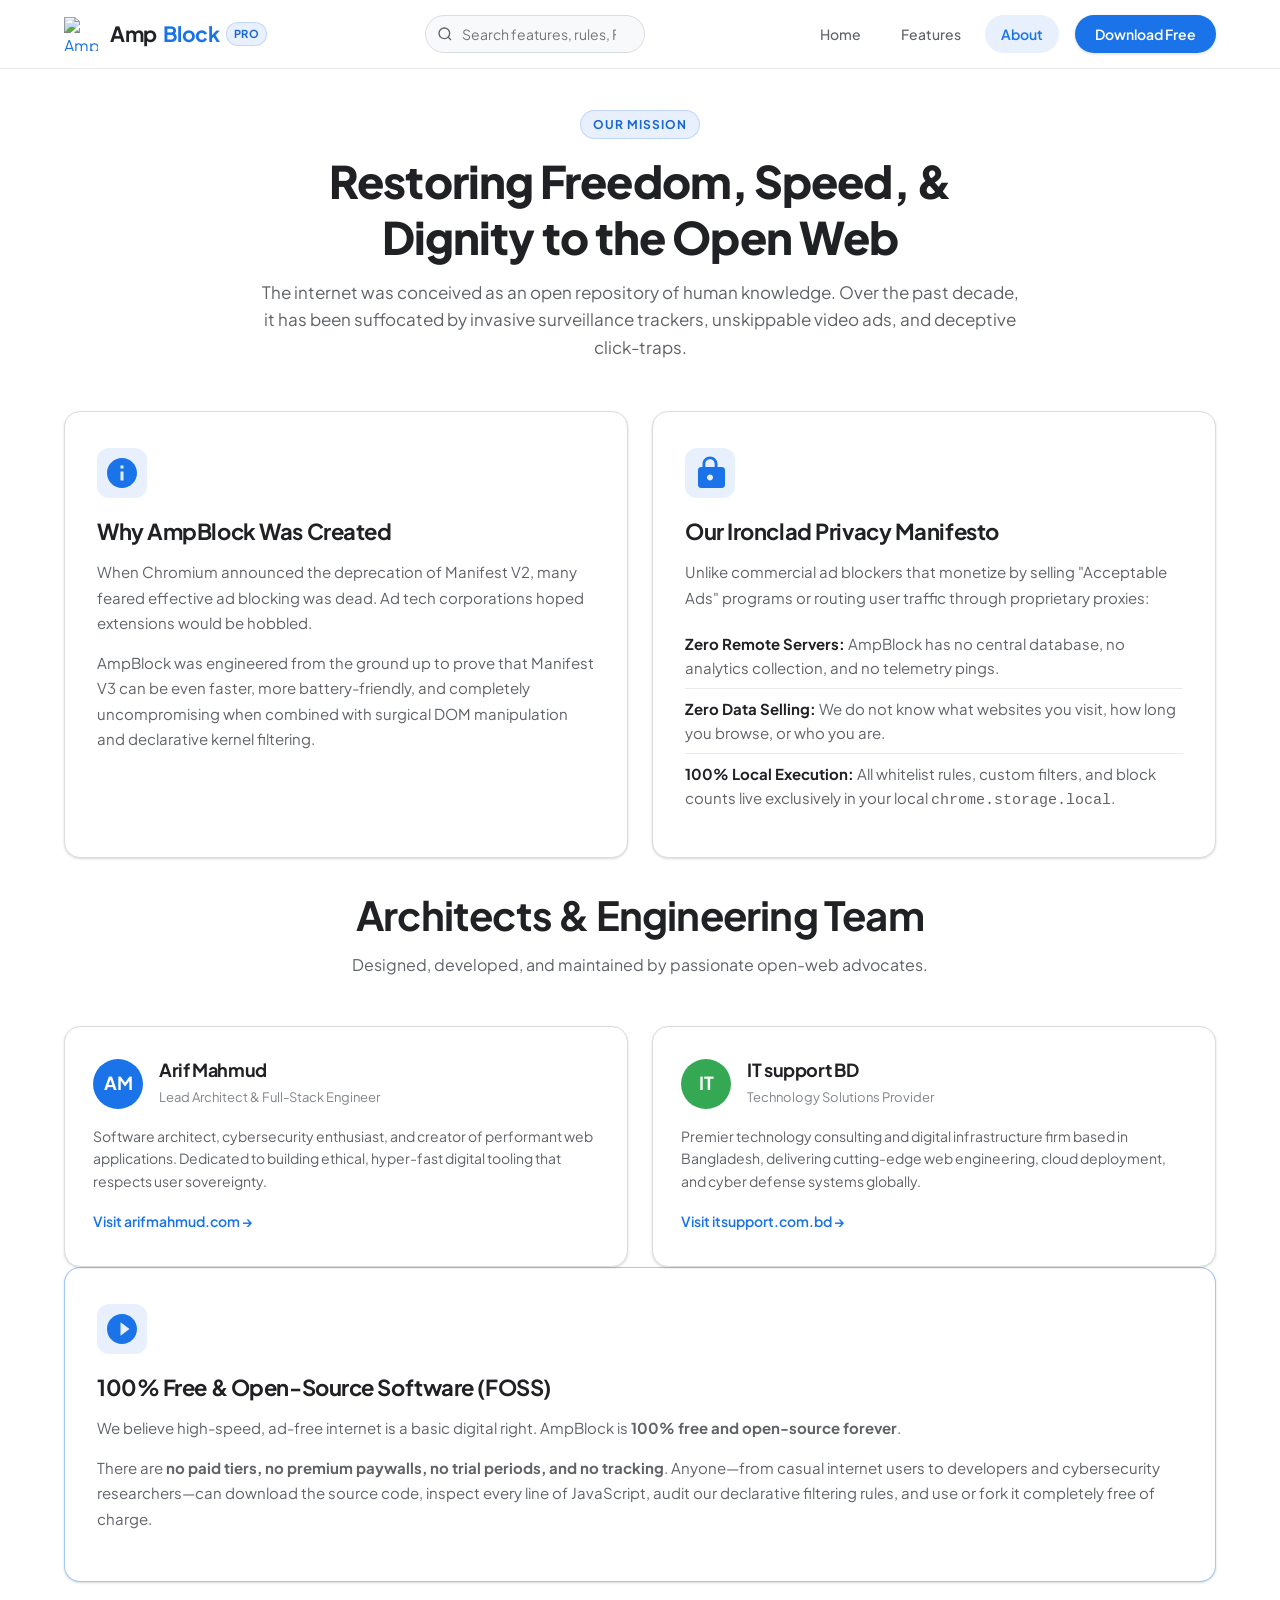
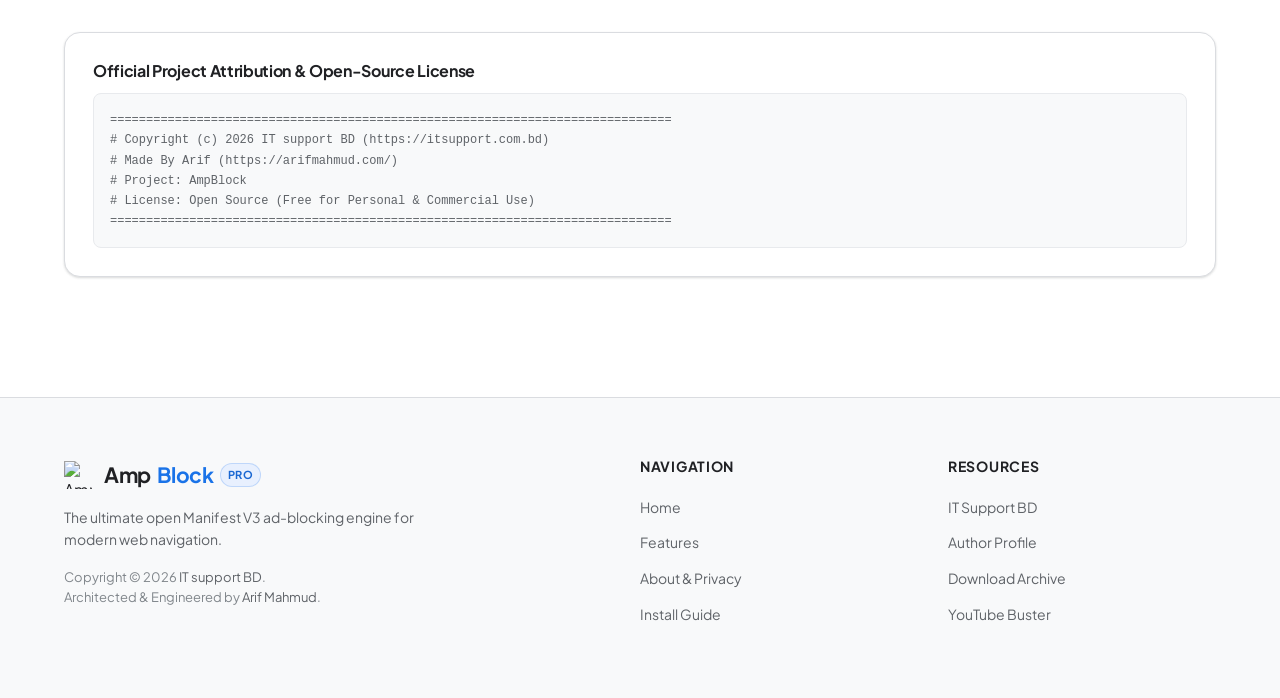
==== commit 73be4d0f: "feat: add initial web application files for AmpBlock Pro ad blocker extension" ====
--- a/AmpBlock-web/about.html
+++ b/AmpBlock-web/about.html
@@ -5,30 +5,97 @@
   <meta name="viewport" content="width=device-width, initial-scale=1.0">
   
   <!-- Primary SEO Meta Tags -->
-  <title>About AmpBlock Pro — Mission, Zero-Log Privacy & Authors (Arif Mahmud, IT Support BD)</title>
-  <meta name="title" content="About AmpBlock Pro — Mission, Zero-Log Privacy & Authors (Arif Mahmud, IT Support BD)">
-  <meta name="description" content="Discover the philosophy and authors behind AmpBlock Pro: Arif Mahmud (arifmahmud.com) and IT Support BD (itsupport.com.bd). 100% client-side privacy, zero data collection.">
-  <meta name="keywords" content="ampblock about, arif mahmud, it support bd, zero-log ad blocker, private ad blocker, open source ad blocker">
+  <title>About AmpBlock Pro — Mission, Zero-Log Privacy &amp; Authors (Arif Mahmud, IT Support BD)</title>
+  <meta name="title" content="About AmpBlock Pro — Mission, Zero-Log Privacy &amp; Authors (Arif Mahmud, IT Support BD)">
+  <meta name="description" content="Discover the philosophy and authors behind AmpBlock Pro: Arif Mahmud (arifmahmud.com) and IT Support BD (itsupport.com.bd). 100% client-side zero-log privacy, open-source ad blocker.">
+  <meta name="keywords" content="ampblock, ampblock pro, about ampblock, arif mahmud, it support bd, zero-log ad blocker, private ad blocker, open source ad blocker, manifest v3 privacy">
   <meta name="author" content="Arif Mahmud, IT support BD">
-  <meta name="robots" content="index, follow">
+
+  <!-- Search Engine Crawlers & Indexing Directives -->
+  <meta name="robots" content="index, follow, max-snippet:-1, max-image-preview:large, max-video-preview:-1">
+  <meta name="googlebot" content="index, follow, max-snippet:-1, max-image-preview:large, max-video-preview:-1">
+  <meta name="bingbot" content="index, follow, max-snippet:-1, max-image-preview:large, max-video-preview:-1">
+  <meta name="slurp" content="index, follow">
+  <meta name="duckduckbot" content="index, follow">
+  <meta name="baiduspider" content="index, follow">
+  <meta name="yandex" content="index, follow">
   <link rel="canonical" href="https://ampblock.itsupport.com.bd/about.html">
 
-  <!-- Open Graph -->
+  <!-- Open Graph / Facebook / LinkedIn / WhatsApp -->
   <meta property="og:type" content="website">
   <meta property="og:url" content="https://ampblock.itsupport.com.bd/about.html">
+  <meta property="og:site_name" content="AmpBlock Pro">
   <meta property="og:title" content="About AmpBlock Pro — Zero-Log Privacy Manifesto">
-  <meta property="og:description" content="Engineered by Arif Mahmud & IT support BD to restore digital sovereignty and lightning speed.">
-  <meta property="og:image" content="https://ampblock.itsupport.com.bd/assets/icon128.png">
-
-  <!-- Favicon & Stylesheet -->
+  <meta property="og:description" content="Engineered by Arif Mahmud &amp; IT support BD to restore digital sovereignty and lightning speed.">
+  <meta property="og:image" content="https://ampblock.itsupport.com.bd/assets/ampblock-preview.png">
+  <meta property="og:image:width" content="1200">
+  <meta property="og:image:height" content="630">
+  <meta property="og:image:type" content="image/png">
+  <meta property="og:locale" content="en_US">
+  <meta property="og:locale:alternate" content="bn_BD">
+
+  <!-- Twitter Card -->
+  <meta name="twitter:card" content="summary_large_image">
+  <meta name="twitter:url" content="https://ampblock.itsupport.com.bd/about.html">
+  <meta name="twitter:title" content="About AmpBlock Pro — Zero-Log Privacy Manifesto">
+  <meta name="twitter:description" content="Engineered by Arif Mahmud &amp; IT support BD to restore digital sovereignty and lightning speed.">
+  <meta name="twitter:image" content="https://ampblock.itsupport.com.bd/assets/ampblock-preview.png">
+  <meta name="twitter:site" content="@arifmahmud">
+  <meta name="twitter:creator" content="@arifmahmud">
+
+  <!-- PWA, Manifest & Icons -->
   <link rel="icon" type="image/svg+xml" href="assets/shield.svg">
   <link rel="apple-touch-icon" href="assets/icon128.png">
+  <link rel="manifest" href="site.webmanifest">
+  <meta name="theme-color" content="#1a73e8">
+
   <link rel="stylesheet" href="style.css">
-  
-  <!-- Fonts -->
   <link rel="preconnect" href="https://fonts.googleapis.com">
   <link rel="preconnect" href="https://fonts.gstatic.com" crossorigin>
-  <link href="https://fonts.googleapis.com/css2?family=Outfit:wght@400;500;600;700;800;900&family=Plus+Jakarta+Sans:wght@400;500;600;700&family=JetBrains+Mono:wght@400;500;600&display=swap" rel="stylesheet">
+  <link href="https://fonts.googleapis.com/css2?family=Plus+Jakarta+Sans:wght@400;500;600;700;800&family=JetBrains+Mono:wght@400;500;600&display=swap" rel="stylesheet">
+
+  <!-- Structured Data / JSON-LD -->
+  <script type="application/ld+json">
+  {
+    "@context": "https://schema.org",
+    "@graph": [
+      {
+        "@type": "BreadcrumbList",
+        "itemListElement": [
+          {
+            "@type": "ListItem",
+            "position": 1,
+            "name": "Home",
+            "item": "https://ampblock.itsupport.com.bd/"
+          },
+          {
+            "@type": "ListItem",
+            "position": 2,
+            "name": "About",
+            "item": "https://ampblock.itsupport.com.bd/about.html"
+          }
+        ]
+      },
+      {
+        "@type": "Person",
+        "name": "Arif Mahmud",
+        "url": "https://arifmahmud.com/",
+        "jobTitle": "Lead Security Architect & Software Engineer",
+        "worksFor": {
+          "@type": "Organization",
+          "name": "IT support BD",
+          "url": "https://itsupport.com.bd/"
+        }
+      },
+      {
+        "@type": "Organization",
+        "name": "IT support BD",
+        "url": "https://itsupport.com.bd/",
+        "logo": "https://ampblock.itsupport.com.bd/assets/icon128.png"
+      }
+    ]
+  }
+  </script>
 </head>
 <body>
 
@@ -39,6 +106,12 @@
         <img src="assets/shield.svg" alt="AmpBlock Logo" class="brand-logo" width="38" height="38">
         <span class="brand-name">Amp<span class="highlight">Block</span></span>
       </a>
+
+      <!-- Compact Google Navbar Search -->
+      <form class="nav-search-form" action="features.html" method="GET">
+        <svg class="nav-search-icon" viewBox="0 0 24 24" fill="none" stroke="currentColor" stroke-width="2"><circle cx="11" cy="11" r="8"></circle><path d="m21 21-4.35-4.35"></path></svg>
+        <input type="search" name="q" class="nav-search-input" placeholder="Search features, rules, FAQ... (/)" aria-label="Search site">
+      </form>
 
       <nav class="nav-links" id="navLinks">
         <a href="index.html" class="nav-link">Home</a>
--- a/AmpBlock-web/style.css
+++ b/AmpBlock-web/style.css
@@ -1802,3 +1802,342 @@
     grid-template-columns: 1fr;
   }
 }
+
+/* ==============================================================================
+   Google Material 3 Search System (Navbar & Features Hub)
+   ============================================================================== */
+
+/* Navbar Search Form */
+.nav-search-form {
+  position: relative;
+  display: flex;
+  align-items: center;
+  margin: 0 12px;
+}
+
+.nav-search-input {
+  width: 220px;
+  height: 38px;
+  padding: 0 14px 0 36px;
+  background-color: var(--bg-subtle);
+  border: 1px solid var(--border-light);
+  border-radius: var(--radius-pill);
+  font-family: var(--font-body);
+  font-size: 14px;
+  color: var(--text-primary);
+  outline: none;
+  transition: all var(--transition-fast);
+}
+
+.nav-search-input:focus {
+  width: 280px;
+  background-color: #ffffff;
+  border-color: var(--google-blue);
+  box-shadow: 0 1px 6px rgba(26, 115, 232, 0.25);
+}
+
+.nav-search-icon {
+  position: absolute;
+  left: 12px;
+  width: 16px;
+  height: 16px;
+  color: var(--text-secondary);
+  pointer-events: none;
+}
+
+/* Features Main Search Hub */
+.features-search-hub {
+  margin: 28px auto 44px auto;
+  max-width: 860px;
+  text-align: center;
+}
+
+.google-search-container {
+  display: flex;
+  align-items: center;
+  background: #ffffff;
+  border: 1px solid var(--border-light);
+  border-radius: var(--radius-pill);
+  padding: 6px 10px 6px 20px;
+  box-shadow: 0 2px 8px rgba(60, 64, 67, 0.1);
+  transition: all var(--transition-smooth);
+}
+
+.google-search-container:focus-within,
+.google-search-container:hover {
+  border-color: var(--google-blue);
+  box-shadow: 0 3px 14px rgba(26, 115, 232, 0.22);
+}
+
+.google-search-icon {
+  width: 22px;
+  height: 22px;
+  color: var(--google-blue);
+  flex-shrink: 0;
+  margin-right: 12px;
+}
+
+.google-search-input {
+  flex: 1;
+  border: none;
+  background: transparent;
+  outline: none;
+  font-family: var(--font-body);
+  font-size: 16px;
+  font-weight: 500;
+  color: var(--text-primary);
+  line-height: 1.5;
+}
+
+.google-search-input::placeholder {
+  color: var(--text-muted);
+  font-weight: 400;
+}
+
+.search-clear-btn {
+  background: transparent;
+  border: none;
+  color: var(--text-muted);
+  font-size: 18px;
+  cursor: pointer;
+  padding: 4px 10px;
+  display: none;
+  transition: color var(--transition-fast);
+}
+
+.search-clear-btn:hover {
+  color: var(--text-primary);
+}
+
+.search-action-btn {
+  background-color: var(--google-blue);
+  color: #ffffff;
+  border: none;
+  border-radius: var(--radius-pill);
+  padding: 8px 20px;
+  font-family: var(--font-heading);
+  font-size: 14px;
+  font-weight: 600;
+  cursor: pointer;
+  transition: background-color var(--transition-fast);
+  margin-left: 8px;
+}
+
+.search-action-btn:hover {
+  background-color: var(--google-blue-hover);
+}
+
+/* Search Chips */
+.search-chips {
+  display: flex;
+  flex-wrap: wrap;
+  align-items: center;
+  justify-content: center;
+  gap: 8px;
+  margin-top: 16px;
+}
+
+.search-chip-label {
+  font-size: 13px;
+  color: var(--text-muted);
+  font-weight: 600;
+  margin-right: 4px;
+}
+
+.chip-btn {
+  background: var(--bg-subtle);
+  border: 1px solid var(--border-light);
+  border-radius: var(--radius-pill);
+  padding: 5px 14px;
+  font-size: 13px;
+  font-weight: 500;
+  color: var(--text-secondary);
+  cursor: pointer;
+  transition: all var(--transition-fast);
+}
+
+.chip-btn:hover,
+.chip-btn.active {
+  background: var(--google-blue-surface);
+  border-color: var(--google-blue);
+  color: var(--google-blue);
+}
+
+/* Search Results Container */
+#searchResultsContainer {
+  margin-bottom: 40px;
+  display: none;
+  animation: fadeIn 0.25s ease-out;
+}
+
+.search-results-header {
+  display: flex;
+  align-items: center;
+  justify-content: space-between;
+  margin-bottom: 20px;
+  padding-bottom: 12px;
+  border-bottom: 1px solid var(--border-light);
+}
+
+.search-results-title {
+  font-size: 20px;
+  font-weight: 700;
+  color: var(--text-primary);
+}
+
+.search-count-pill {
+  background: var(--google-blue-surface);
+  color: var(--google-blue);
+  padding: 4px 12px;
+  border-radius: var(--radius-pill);
+  font-size: 13px;
+  font-weight: 600;
+  margin-left: 10px;
+}
+
+.clear-results-link {
+  font-size: 14px;
+  color: var(--google-blue);
+  text-decoration: none;
+  font-weight: 600;
+  cursor: pointer;
+}
+
+.clear-results-link:hover {
+  text-decoration: underline;
+}
+
+.search-results-grid {
+  display: grid;
+  grid-template-columns: repeat(auto-fill, minmax(320px, 1fr));
+  gap: 20px;
+}
+
+.search-result-card {
+  background: #ffffff;
+  border: 1px solid var(--border-light);
+  border-radius: var(--radius-md);
+  padding: 20px;
+  box-shadow: var(--shadow-card);
+  transition: all var(--transition-fast);
+  display: flex;
+  flex-direction: column;
+  justify-content: space-between;
+}
+
+.search-result-card:hover {
+  border-color: var(--google-blue);
+  box-shadow: var(--shadow-card-hover);
+  transform: translateY(-2px);
+}
+
+.result-card-top {
+  margin-bottom: 14px;
+}
+
+.result-category-badge {
+  display: inline-block;
+  background: var(--google-blue-surface);
+  color: var(--google-blue-text);
+  font-size: 11px;
+  font-weight: 700;
+  letter-spacing: 0.05em;
+  text-transform: uppercase;
+  padding: 3px 8px;
+  border-radius: var(--radius-xs);
+  margin-bottom: 10px;
+}
+
+.result-card-title {
+  font-size: 18px;
+  font-weight: 700;
+  color: var(--text-primary);
+  margin-bottom: 8px;
+  line-height: 1.35;
+}
+
+.result-card-desc {
+  font-size: 14px;
+  color: var(--text-secondary);
+  line-height: 1.55;
+}
+
+.result-jump-btn {
+  display: inline-flex;
+  align-items: center;
+  gap: 6px;
+  font-size: 13px;
+  font-weight: 600;
+  color: var(--google-blue);
+  text-decoration: none;
+  padding: 6px 0;
+  transition: gap var(--transition-fast);
+}
+
+.result-jump-btn:hover {
+  gap: 10px;
+  text-decoration: underline;
+}
+
+/* Highlighting */
+mark.search-highlight {
+  background-color: var(--google-yellow-surface);
+  color: var(--text-primary);
+  font-weight: 700;
+  padding: 1px 4px;
+  border-radius: 3px;
+  border-bottom: 2px solid var(--google-yellow);
+}
+
+/* No Results State */
+.search-no-results {
+  text-align: center;
+  padding: 48px 24px;
+  background: var(--bg-subtle);
+  border: 1px dashed var(--border-light);
+  border-radius: var(--radius-lg);
+}
+
+.no-results-icon {
+  font-size: 40px;
+  margin-bottom: 12px;
+}
+
+.no-results-title {
+  font-size: 20px;
+  font-weight: 700;
+  color: var(--text-primary);
+  margin-bottom: 8px;
+}
+
+.no-results-desc {
+  font-size: 15px;
+  color: var(--text-secondary);
+  max-width: 500px;
+  margin: 0 auto 20px auto;
+}
+
+@keyframes fadeIn {
+  from { opacity: 0; transform: translateY(-6px); }
+  to { opacity: 1; transform: translateY(0); }
+}
+
+@media (max-width: 768px) {
+  .nav-search-form {
+    display: none; /* Hide on mobile navbar to keep header clean */
+  }
+  
+  .google-search-container {
+    padding: 4px 8px 4px 14px;
+  }
+
+  .google-search-input {
+    font-size: 15px;
+  }
+
+  .search-action-btn {
+    padding: 7px 14px;
+    font-size: 13px;
+  }
+}
+
